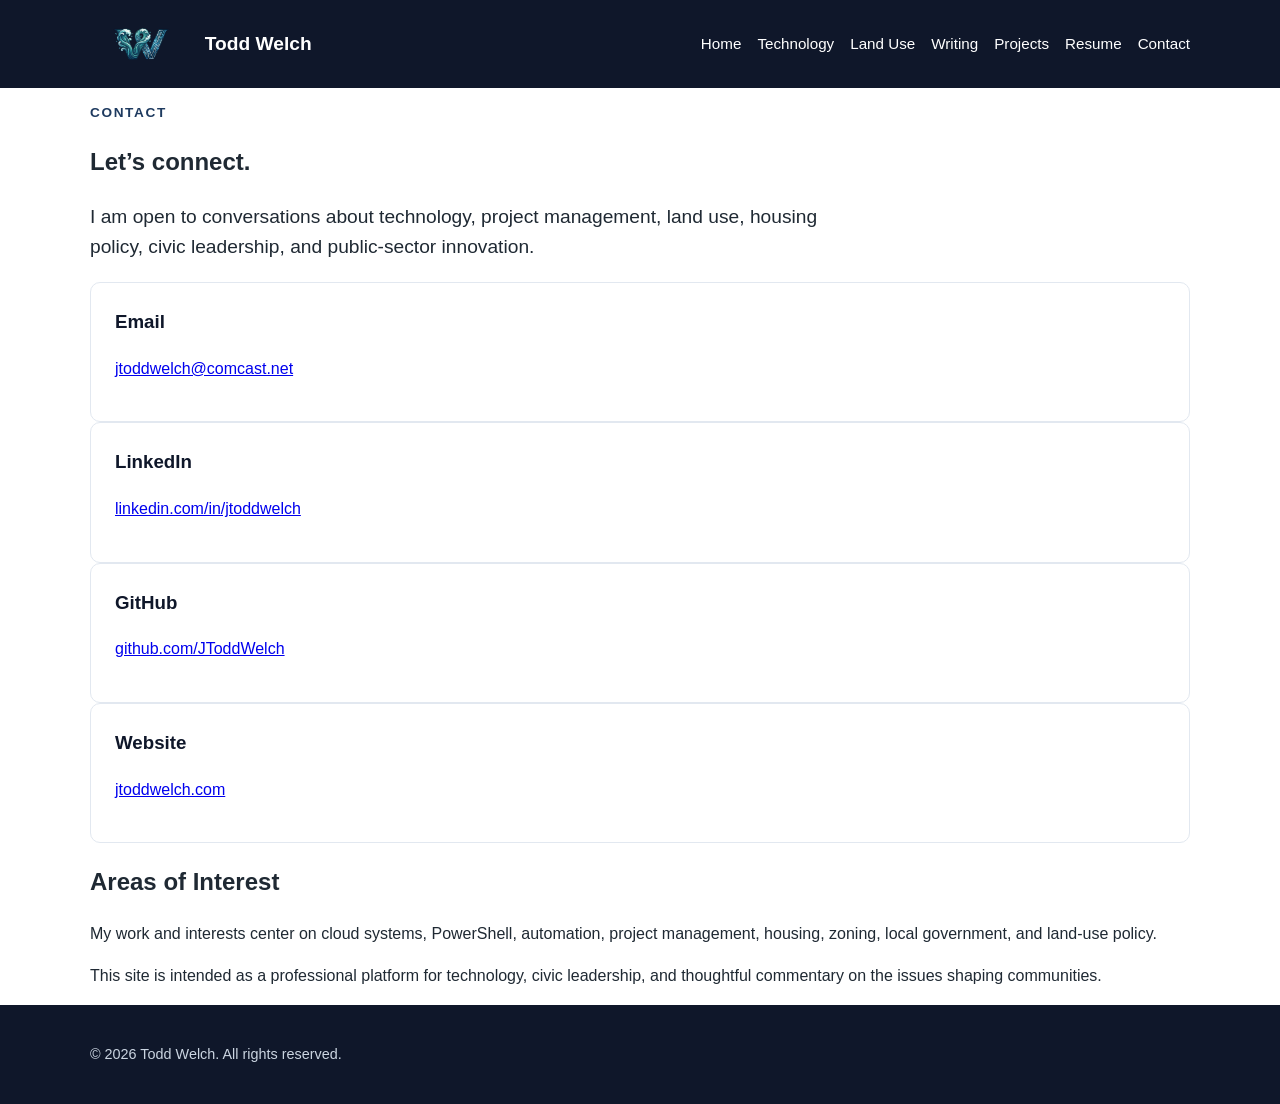
==== contact.html @ eeb5e15b "Build new personal website" ====
<!DOCTYPE html>
<html lang="en">
<head>
  <meta charset="UTF-8" />
  <meta name="viewport" content="width=device-width, initial-scale=1.0" />
  <title>Contact | Todd Welch</title>
  <link rel="stylesheet" href="assets/css/style.css" />
</head>
<body>

  <header class="site-header">
    <div class="container nav-container">
      <a class="brand" href="index.html">
        <img src="assets/images/welch-logo.png" alt="Todd Welch logo" class="brand-logo" />
        <span>Todd Welch</span>
      </a>
      <nav>
        <a href="index.html">Home</a>
        <a href="technology.html">Technology</a>
        <a href="land-use.html">Land Use</a>
        <a href="writing.html">Writing</a>
        <a href="projects.html">Projects</a>
        <a href="resume.html">Resume</a>
        <a href="contact.html">Contact</a>
      </nav>
    </div>
  </header>

  <main>
    <section class="page-hero">
      <div class="container">
        <p class="eyebrow">Contact</p>
        <h2>Let’s connect.</h2>
        <p class="hero-text">
          I am open to conversations about technology, project management, land use, housing policy, civic leadership, and public-sector innovation.
        </p>
      </div>
    </section>

    <section class="content-section">
      <div class="container">
        <div class="contact-grid">
          <div class="card">
            <h3>Email</h3>
            <p><a class="text-link" href="mailto:jtoddwelch@comcast.net">jtoddwelch@comcast.net</a></p>
          </div>

          <div class="card">
            <h3>LinkedIn</h3>
            <p><a class="text-link" href="https://www.linkedin.com/in/jtoddwelch" target="_blank">linkedin.com/in/jtoddwelch</a></p>
          </div>

          <div class="card">
            <h3>GitHub</h3>
            <p><a class="text-link" href="https://github.com/JToddWelch" target="_blank">github.com/JToddWelch</a></p>
          </div>

          <div class="card">
            <h3>Website</h3>
            <p><a class="text-link" href="https://jtoddwelch.com" target="_blank">jtoddwelch.com</a></p>
          </div>
        </div>

        <div class="text-block">
          <h2>Areas of Interest</h2>
          <p>
            My work and interests center on cloud systems, PowerShell, automation, project management, housing, zoning, local government, and land-use policy.
          </p>
          <p>
            This site is intended as a professional platform for technology, civic leadership, and thoughtful commentary on the issues shaping communities.
          </p>
        </div>
      </div>
    </section>
  </main>

  <footer class="site-footer">
    <div class="container">
      <p>&copy; 2026 Todd Welch. All rights reserved.</p>
    </div>
  </footer>

</body>
</html>
---- assets/css/style.css ----
* {
  box-sizing: border-box;
}

body {
  margin: 0;
  font-family: Arial, Helvetica, sans-serif;
  color: #1f2933;
  background: #ffffff;
  line-height: 1.6;
}

.container {
  width: min(1100px, 92%);
  margin: 0 auto;
}

.site-header {
  background: #0f172a;
  color: #ffffff;
  padding: 1rem 0;
}

.nav-container {
  display: flex;
  align-items: center;
  justify-content: space-between;
  gap: 1rem;
}

.logo {
  font-size: 1.4rem;
  margin: 0;
}

.brand {
  display: flex;
  align-items: center;
  gap: 0.75rem;
  color: #ffffff;
  text-decoration: none;
  font-weight: bold;
  font-size: 1.2rem;
}

.brand-logo {
  height: 56px;
  width: auto;
  display: block;
}

nav {
  display: flex;
  flex-wrap: wrap;
  gap: 1rem;
}

nav a {
  color: #ffffff;
  text-decoration: none;
  font-size: 0.95rem;
}

nav a:hover {
  text-decoration: underline;
}

.hero {
  background: linear-gradient(135deg, #0f172a, #1e3a5f);
  color: #ffffff;
  padding: 5rem 0;
}

.eyebrow {
  text-transform: uppercase;
  letter-spacing: 0.12em;
  font-size: 0.85rem;
  color: #1e3a5f;
  font-weight: 700;
}

.hero h2 {
  font-size: clamp(2.4rem, 5vw, 4.5rem);
  line-height: 1.1;
  max-width: 850px;
  margin: 0.5rem 0 1rem;
}

.hero-text {
  max-width: 760px;
  font-size: 1.2rem;
}

.hero-buttons {
  display: flex;
  flex-wrap: wrap;
  gap: 1rem;
  margin-top: 2rem;
}

.button {
  display: inline-block;
  padding: 0.85rem 1.2rem;
  border-radius: 6px;
  text-decoration: none;
  font-weight: bold;
}

.button.primary {
  background: #ffffff;
  color: #0f172a;
}

.button.secondary {
  border: 1px solid #ffffff;
  color: #ffffff;
}

.focus-section {
  padding: 4rem 0;
  background: #f8fafc;
}

.grid {
  display: grid;
  grid-template-columns: repeat(3, 1fr);
  gap: 1.5rem;
}

.card {
  background: #ffffff;
  padding: 1.5rem;
  border: 1px solid #e2e8f0;
  border-radius: 10px;
}

.card h3 {
  margin-top: 0;
  color: #0f172a;
}

.about-preview {
  padding: 4rem 0;
}

.about-preview h2 {
  color: #0f172a;
  font-size: 2rem;
}

.site-footer {
  background: #0f172a;
  color: #cbd5e1;
  padding: 1.5rem 0;
  font-size: 0.9rem;
}

@media (max-width: 800px) {
  .nav-container {
    align-items: flex-start;
    flex-direction: column;
  }

  .grid {
    grid-template-columns: 1fr;
  }

  .hero {
    padding: 3.5rem 0;
  }

  .page-hero {
  background: linear-gradient(135deg, #0f172a, #1e3a5f);
  color: #ffffff;
  padding: 4rem 0;
}

.page-hero h2 {
  font-size: clamp(2rem, 4vw, 3.5rem);
  line-height: 1.15;
  max-width: 850px;
  margin: 0.5rem 0 1rem;
}

.content-section {
  padding: 4rem 0;
  background: #ffffff;
}

.content-section h2 {
  color: #0f172a;
  font-size: 2rem;
  margin-bottom: 1.5rem;
}

.text-block {
  max-width: 850px;
  margin-top: 3rem;
}

.text-block p {
  font-size: 1.05rem;
}

.article-list {
  display: grid;
  gap: 1rem;
  margin-top: 1.5rem;
}

.article-card {
  border: 1px solid #e2e8f0;
  border-left: 5px solid #1e3a5f;
  border-radius: 10px;
  padding: 1.25rem;
  background: #ffffff;
}

.article-card h3 {
  margin-top: 0;
  color: #0f172a;
}

.article-meta {
  font-size: 0.9rem;
  font-weight: 700;
  color: #1e3a5f;
}

.text-link {
  color: #1e3a5f;
  font-weight: 700;
  text-decoration: none;
}

.text-link:hover {
  text-decoration: underline;
}

.publication-note {
  font-size: 0.9rem;
  color: #64748b;
  margin-top: 0.5rem;
}

.contact-grid {
  display: grid;
  grid-template-columns: repeat(2, 1fr);
  gap: 1.5rem;
}

.contact-grid .card p {
  margin-bottom: 0;
}

@media (max-width: 800px) {
  .contact-grid {
    grid-template-columns: 1fr;
  }
}
}
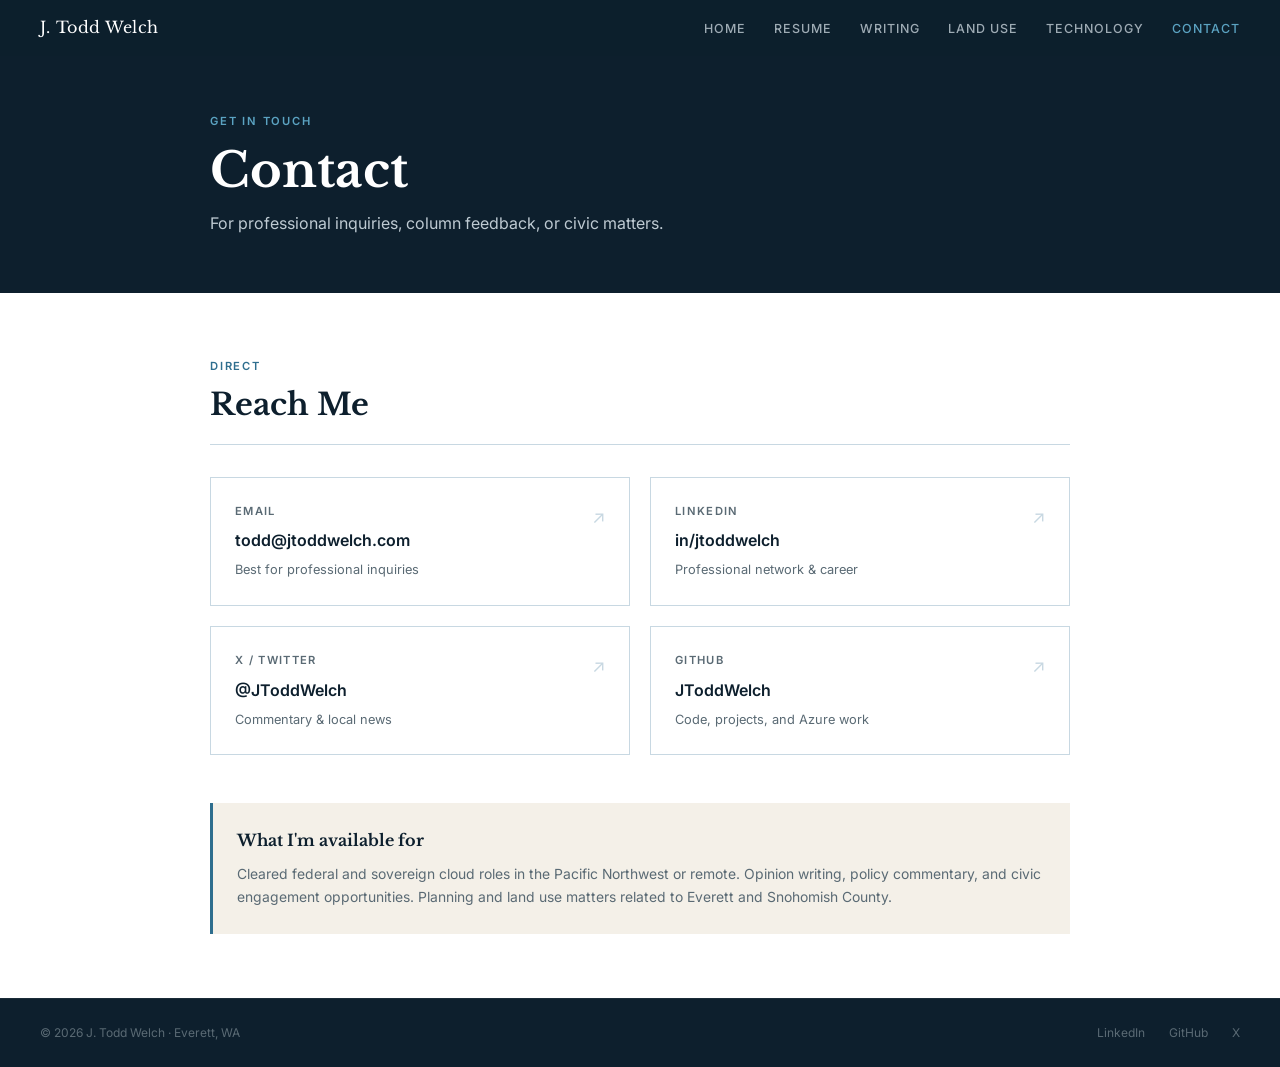
==== commit e394609a: "rebuild site - new design and structure" ====
--- a/contact.html
+++ b/contact.html
@@ -1,84 +1,170 @@
 <!DOCTYPE html>
 <html lang="en">
 <head>
-  <meta charset="UTF-8" />
-  <meta name="viewport" content="width=device-width, initial-scale=1.0" />
-  <title>Contact | Todd Welch</title>
-  <link rel="stylesheet" href="assets/css/style.css" />
+<meta charset="UTF-8">
+<meta name="viewport" content="width=device-width, initial-scale=1.0">
+<title>Contact — J. Todd Welch</title>
+<meta name="description" content="Get in touch with J. Todd Welch — cloud engineer, columnist, and Everett planning commissioner.">
+<link rel="preconnect" href="https://fonts.googleapis.com">
+<link rel="preconnect" href="https://fonts.gstatic.com" crossorigin>
+<link href="https://fonts.googleapis.com/css2?family=Libre+Baskerville:ital,wght@0,400;0,700;1,400&family=Inter:wght@400;500;600&display=swap" rel="stylesheet">
+<link rel="stylesheet" href="style.css">
+<style>
+  .contact-block {
+    display: grid;
+    grid-template-columns: 1fr 1fr;
+    gap: 1.25rem;
+    margin-top: 2rem;
+  }
+
+  .contact-card {
+    border: 1px solid var(--rule);
+    padding: 1.5rem;
+    text-decoration: none;
+    display: block;
+    color: inherit;
+    transition: border-color 0.2s, box-shadow 0.2s;
+  }
+
+  .contact-card:hover {
+    border-color: var(--tide);
+    box-shadow: 0 4px 16px rgba(13,31,45,0.07);
+  }
+
+  .contact-card-label {
+    font-size: 0.7rem;
+    font-weight: 600;
+    letter-spacing: 0.12em;
+    text-transform: uppercase;
+    color: var(--muted);
+    margin-bottom: 0.4rem;
+  }
+
+  .contact-card-value {
+    font-size: 1rem;
+    font-weight: 600;
+    color: var(--navy);
+    margin-bottom: 0.3rem;
+  }
+
+  .contact-card-note {
+    font-size: 0.8rem;
+    color: var(--muted);
+  }
+
+  .contact-card .arrow {
+    float: right;
+    color: var(--rule);
+    font-size: 1.1rem;
+    transition: color 0.2s;
+  }
+
+  .contact-card:hover .arrow { color: var(--tide); }
+
+  .context-note {
+    margin-top: 3rem;
+    padding: 1.5rem;
+    background: var(--sand);
+    border-left: 3px solid var(--tide);
+  }
+
+  .context-note h3 {
+    font-family: 'Libre Baskerville', serif;
+    font-size: 1rem;
+    color: var(--navy);
+    margin-bottom: 0.5rem;
+  }
+
+  .context-note p {
+    font-size: 0.87rem;
+    color: var(--muted);
+    line-height: 1.7;
+  }
+
+  @media (max-width: 640px) {
+    .contact-block { grid-template-columns: 1fr; }
+  }
+</style>
 </head>
 <body>
 
-  <header class="site-header">
-    <div class="container nav-container">
-      <a class="brand" href="index.html">
-        <img src="assets/images/welch-logo.png" alt="Todd Welch logo" class="brand-logo" />
-        <span>Todd Welch</span>
+<nav>
+  <a href="index.html" class="nav-brand">J. Todd Welch</a>
+  <ul class="nav-links">
+    <li><a href="index.html">Home</a></li>
+    <li><a href="resume.html">Resume</a></li>
+    <li><a href="writing.html">Writing</a></li>
+    <li><a href="land-use.html">Land Use</a></li>
+    <li><a href="technology.html">Technology</a></li>
+    <li><a href="contact.html" class="active">Contact</a></li>
+  </ul>
+</nav>
+
+<div class="page-header">
+  <div class="page-header-inner">
+    <p class="page-eyebrow">Get in Touch</p>
+    <h1 class="page-title">Contact</h1>
+    <p class="page-subtitle">For professional inquiries, column feedback, or civic matters.</p>
+  </div>
+</div>
+
+<section>
+  <div class="section-inner">
+
+    <p class="section-label">Direct</p>
+    <h2 class="section-title">Reach Me</h2>
+    <hr class="rule">
+
+    <div class="contact-block">
+
+      <a href="mailto:todd@jtoddwelch.com" class="contact-card">
+        <span class="arrow">↗</span>
+        <div class="contact-card-label">Email</div>
+        <div class="contact-card-value">todd@jtoddwelch.com</div>
+        <div class="contact-card-note">Best for professional inquiries</div>
       </a>
-      <nav>
-        <a href="index.html">Home</a>
-        <a href="technology.html">Technology</a>
-        <a href="land-use.html">Land Use</a>
-        <a href="writing.html">Writing</a>
-        <a href="projects.html">Projects</a>
-        <a href="resume.html">Resume</a>
-        <a href="contact.html">Contact</a>
-      </nav>
+
+      <a href="https://linkedin.com/in/jtoddwelch" target="_blank" rel="noopener" class="contact-card">
+        <span class="arrow">↗</span>
+        <div class="contact-card-label">LinkedIn</div>
+        <div class="contact-card-value">in/jtoddwelch</div>
+        <div class="contact-card-note">Professional network & career</div>
+      </a>
+
+      <a href="https://x.com/JToddWelch" target="_blank" rel="noopener" class="contact-card">
+        <span class="arrow">↗</span>
+        <div class="contact-card-label">X / Twitter</div>
+        <div class="contact-card-value">@JToddWelch</div>
+        <div class="contact-card-note">Commentary & local news</div>
+      </a>
+
+      <a href="https://github.com/JToddWelch" target="_blank" rel="noopener" class="contact-card">
+        <span class="arrow">↗</span>
+        <div class="contact-card-label">GitHub</div>
+        <div class="contact-card-value">JToddWelch</div>
+        <div class="contact-card-note">Code, projects, and Azure work</div>
+      </a>
+
     </div>
-  </header>
 
-  <main>
-    <section class="page-hero">
-      <div class="container">
-        <p class="eyebrow">Contact</p>
-        <h2>Let’s connect.</h2>
-        <p class="hero-text">
-          I am open to conversations about technology, project management, land use, housing policy, civic leadership, and public-sector innovation.
-        </p>
-      </div>
-    </section>
+    <div class="context-note">
+      <h3>What I'm available for</h3>
+      <p>
+        Cleared federal and sovereign cloud roles in the Pacific Northwest or remote. Opinion writing, policy commentary, and civic engagement opportunities. Planning and land use matters related to Everett and Snohomish County.
+      </p>
+    </div>
 
-    <section class="content-section">
-      <div class="container">
-        <div class="contact-grid">
-          <div class="card">
-            <h3>Email</h3>
-            <p><a class="text-link" href="mailto:jtoddwelch@comcast.net">jtoddwelch@comcast.net</a></p>
-          </div>
+  </div>
+</section>
 
-          <div class="card">
-            <h3>LinkedIn</h3>
-            <p><a class="text-link" href="https://www.linkedin.com/in/jtoddwelch" target="_blank">linkedin.com/in/jtoddwelch</a></p>
-          </div>
-
-          <div class="card">
-            <h3>GitHub</h3>
-            <p><a class="text-link" href="https://github.com/JToddWelch" target="_blank">github.com/JToddWelch</a></p>
-          </div>
-
-          <div class="card">
-            <h3>Website</h3>
-            <p><a class="text-link" href="https://jtoddwelch.com" target="_blank">jtoddwelch.com</a></p>
-          </div>
-        </div>
-
-        <div class="text-block">
-          <h2>Areas of Interest</h2>
-          <p>
-            My work and interests center on cloud systems, PowerShell, automation, project management, housing, zoning, local government, and land-use policy.
-          </p>
-          <p>
-            This site is intended as a professional platform for technology, civic leadership, and thoughtful commentary on the issues shaping communities.
-          </p>
-        </div>
-      </div>
-    </section>
-  </main>
-
-  <footer class="site-footer">
-    <div class="container">
-      <p>&copy; 2026 Todd Welch. All rights reserved.</p>
-    </div>
-  </footer>
+<footer>
+  <p>© 2026 J. Todd Welch · Everett, WA</p>
+  <div class="footer-links">
+    <a href="https://linkedin.com/in/jtoddwelch" target="_blank" rel="noopener">LinkedIn</a>
+    <a href="https://github.com/JToddWelch" target="_blank" rel="noopener">GitHub</a>
+    <a href="https://x.com/JToddWelch" target="_blank" rel="noopener">X</a>
+  </div>
+</footer>
 
 </body>
-</html>+</html>
--- a/style.css
+++ b/style.css
@@ -0,0 +1,329 @@
+/* ============================================
+   J. Todd Welch — shared stylesheet
+   ============================================ */
+
+*, *::before, *::after { box-sizing: border-box; margin: 0; padding: 0; }
+
+:root {
+  --navy:  #0d1f2d;
+  --steel: #1e3a4f;
+  --tide:  #2e6e8e;
+  --sky:   #5ba3c2;
+  --fog:   #dde8ef;
+  --sand:  #f4f0e8;
+  --ink:   #1a1a1a;
+  --muted: #5a6a74;
+  --rule:  #c8d8e2;
+  --white: #ffffff;
+}
+
+html { scroll-behavior: smooth; }
+
+body {
+  font-family: 'Inter', sans-serif;
+  background: #fff;
+  color: var(--ink);
+  font-size: 16px;
+  line-height: 1.7;
+}
+
+/* ---- NAV ---- */
+nav {
+  position: fixed;
+  top: 0; left: 0; right: 0;
+  z-index: 100;
+  background: rgba(13,31,45,0.97);
+  backdrop-filter: blur(8px);
+  display: flex;
+  justify-content: space-between;
+  align-items: center;
+  padding: 0 2.5rem;
+  height: 56px;
+}
+
+.nav-brand {
+  font-family: 'Libre Baskerville', serif;
+  color: #fff;
+  font-size: 1rem;
+  font-weight: 400;
+  letter-spacing: 0.02em;
+  text-decoration: none;
+}
+
+.nav-links {
+  display: flex;
+  gap: 1.75rem;
+  list-style: none;
+}
+
+.nav-links a {
+  color: var(--fog);
+  text-decoration: none;
+  font-size: 0.78rem;
+  font-weight: 500;
+  letter-spacing: 0.08em;
+  text-transform: uppercase;
+  opacity: 0.7;
+  transition: opacity 0.2s;
+}
+
+.nav-links a:hover,
+.nav-links a.active { opacity: 1; color: var(--sky); }
+
+/* ---- PAGE HEADER ---- */
+.page-header {
+  background: var(--navy);
+  padding: 7rem 2.5rem 3.5rem;
+}
+
+.page-header-inner {
+  max-width: 860px;
+  margin: 0 auto;
+}
+
+.page-eyebrow {
+  font-size: 0.7rem;
+  font-weight: 600;
+  letter-spacing: 0.16em;
+  text-transform: uppercase;
+  color: var(--sky);
+  margin-bottom: 0.75rem;
+}
+
+.page-title {
+  font-family: 'Libre Baskerville', serif;
+  font-size: clamp(2rem, 4vw, 3rem);
+  color: #fff;
+  line-height: 1.15;
+  font-weight: 700;
+}
+
+.page-subtitle {
+  margin-top: 0.75rem;
+  font-size: 1rem;
+  color: var(--fog);
+  opacity: 0.85;
+  max-width: 560px;
+}
+
+/* ---- SECTIONS ---- */
+section {
+  padding: 4rem 2.5rem;
+}
+
+.section-inner {
+  max-width: 860px;
+  margin: 0 auto;
+}
+
+.section-label {
+  font-size: 0.7rem;
+  font-weight: 600;
+  letter-spacing: 0.16em;
+  text-transform: uppercase;
+  color: var(--tide);
+  margin-bottom: 0.6rem;
+}
+
+.section-title {
+  font-family: 'Libre Baskerville', serif;
+  font-size: clamp(1.4rem, 2.5vw, 1.9rem);
+  color: var(--navy);
+  font-weight: 700;
+  margin-bottom: 0.5rem;
+  line-height: 1.25;
+}
+
+hr.rule {
+  border: none;
+  border-top: 1px solid var(--rule);
+  margin: 1.25rem 0 2rem;
+}
+
+/* ---- TIMELINE ---- */
+.timeline { display: flex; flex-direction: column; }
+
+.tl-item {
+  display: grid;
+  grid-template-columns: 110px 1px 1fr;
+  gap: 0 1.75rem;
+  padding: 1.75rem 0;
+  border-bottom: 1px solid var(--rule);
+}
+
+.tl-item:last-child { border-bottom: none; }
+
+.tl-date {
+  font-size: 0.72rem;
+  font-weight: 600;
+  color: var(--muted);
+  letter-spacing: 0.05em;
+  text-align: right;
+  padding-top: 0.2rem;
+}
+
+.tl-line {
+  background: var(--rule);
+  position: relative;
+}
+
+.tl-line::before {
+  content: '';
+  position: absolute;
+  top: 0.3rem;
+  left: 50%;
+  transform: translateX(-50%);
+  width: 8px; height: 8px;
+  border-radius: 50%;
+  background: var(--tide);
+}
+
+.tl-title {
+  font-weight: 600;
+  font-size: 0.95rem;
+  color: var(--navy);
+  margin-bottom: 0.15rem;
+}
+
+.tl-org {
+  font-size: 0.8rem;
+  color: var(--tide);
+  font-weight: 500;
+  margin-bottom: 0.4rem;
+}
+
+.tl-desc {
+  font-size: 0.87rem;
+  color: var(--muted);
+  line-height: 1.65;
+}
+
+/* ---- CARDS ---- */
+.card-grid {
+  display: grid;
+  grid-template-columns: repeat(auto-fill, minmax(260px, 1fr));
+  gap: 1.25rem;
+}
+
+.card {
+  border: 1px solid var(--rule);
+  border-top: 3px solid var(--tide);
+  padding: 1.5rem;
+  border-radius: 0 0 2px 2px;
+  text-decoration: none;
+  display: block;
+  color: inherit;
+  transition: border-top-color 0.2s, box-shadow 0.2s;
+}
+
+.card:hover {
+  border-top-color: var(--sky);
+  box-shadow: 0 4px 18px rgba(13,31,45,0.09);
+}
+
+.card-date {
+  font-size: 0.68rem;
+  font-weight: 600;
+  letter-spacing: 0.1em;
+  text-transform: uppercase;
+  color: var(--muted);
+  margin-bottom: 0.45rem;
+}
+
+.card-title {
+  font-family: 'Libre Baskerville', serif;
+  font-size: 0.97rem;
+  color: var(--navy);
+  line-height: 1.4;
+  margin-bottom: 0.45rem;
+}
+
+.card-excerpt {
+  font-size: 0.82rem;
+  color: var(--muted);
+  line-height: 1.6;
+}
+
+/* ---- SKILL BADGES ---- */
+.badge-group {
+  display: flex;
+  flex-wrap: wrap;
+  gap: 0.5rem;
+}
+
+.badge {
+  background: var(--fog);
+  color: var(--steel);
+  font-size: 0.75rem;
+  font-weight: 600;
+  padding: 0.3rem 0.75rem;
+  border-radius: 2px;
+  letter-spacing: 0.04em;
+}
+
+.badge.accent {
+  background: rgba(46,110,142,0.12);
+  color: var(--tide);
+  border: 1px solid rgba(46,110,142,0.25);
+}
+
+/* ---- BUTTONS ---- */
+.btn {
+  display: inline-block;
+  text-decoration: none;
+  font-size: 0.83rem;
+  font-weight: 600;
+  letter-spacing: 0.05em;
+  padding: 0.7rem 1.6rem;
+  border-radius: 2px;
+  transition: background 0.2s, color 0.2s, border-color 0.2s;
+}
+
+.btn-primary { background: var(--tide); color: #fff; }
+.btn-primary:hover { background: var(--sky); }
+
+.btn-ghost {
+  border: 1px solid var(--rule);
+  color: var(--muted);
+}
+.btn-ghost:hover { border-color: var(--tide); color: var(--tide); }
+
+/* ---- FOOTER ---- */
+footer {
+  background: var(--navy);
+  border-top: 1px solid rgba(255,255,255,0.06);
+  padding: 1.5rem 2.5rem;
+  display: flex;
+  justify-content: space-between;
+  align-items: center;
+  flex-wrap: wrap;
+  gap: 1rem;
+}
+
+footer p { font-size: 0.75rem; color: var(--muted); }
+
+.footer-links { display: flex; gap: 1.5rem; }
+
+.footer-links a {
+  color: var(--muted);
+  text-decoration: none;
+  font-size: 0.75rem;
+  transition: color 0.2s;
+}
+
+.footer-links a:hover { color: var(--sky); }
+
+/* ---- RESPONSIVE ---- */
+@media (max-width: 640px) {
+  nav { padding: 0 1.25rem; }
+  .nav-links { gap: 1rem; }
+  .nav-links a { font-size: 0.68rem; }
+  .page-header { padding: 6rem 1.25rem 2.5rem; }
+  section { padding: 3rem 1.25rem; }
+  .tl-item { grid-template-columns: 72px 1px 1fr; gap: 0 0.9rem; }
+  footer { flex-direction: column; align-items: flex-start; }
+}
+
+@media (prefers-reduced-motion: reduce) {
+  * { transition: none !important; scroll-behavior: auto !important; }
+}
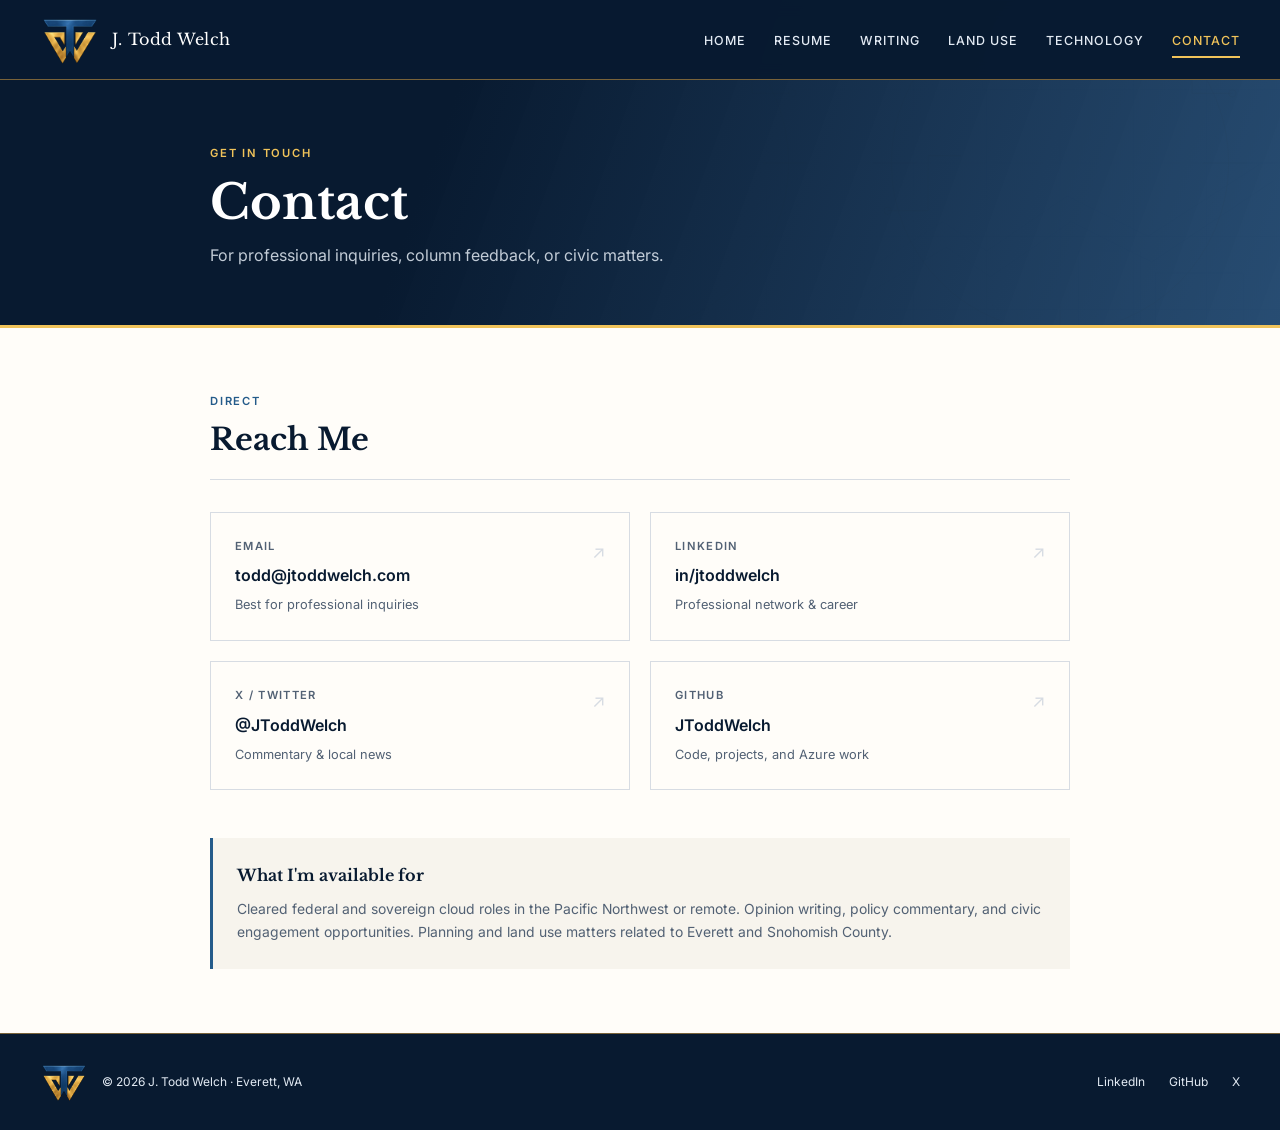
==== commit dcea8d83: "Add blue-and-gold monogram identity with navigation and planning motifs" ====
--- a/contact.html
+++ b/contact.html
@@ -85,11 +85,13 @@
     .contact-block { grid-template-columns: 1fr; }
   }
 </style>
+<link rel="icon" type="image/png" href="assets/images/monogram.png">
+<link rel="stylesheet" href="brand.css">
 </head>
 <body>
 
 <nav>
-  <a href="index.html" class="nav-brand">J. Todd Welch</a>
+  <a href="index.html" class="nav-brand"><img class="brand-logo" src="assets/images/monogram.png" alt="" width="60" height="60"><span>J. Todd Welch</span></a>
   <ul class="nav-links">
     <li><a href="index.html">Home</a></li>
     <li><a href="resume.html">Resume</a></li>
@@ -158,7 +160,7 @@
 </section>
 
 <footer>
-  <p>© 2026 J. Todd Welch · Everett, WA</p>
+  <div class="footer-brand"><img src="assets/images/monogram.png" alt="" width="48" height="48" loading="lazy"><p>© 2026 J. Todd Welch · Everett, WA</p></div>
   <div class="footer-links">
     <a href="https://linkedin.com/in/jtoddwelch" target="_blank" rel="noopener">LinkedIn</a>
     <a href="https://github.com/JToddWelch" target="_blank" rel="noopener">GitHub</a>
--- a/brand.css
+++ b/brand.css
@@ -0,0 +1,52 @@
+
+/* Blue and gold monogram identity */
+:root {
+ --navy:#081a30; --steel:#173f68; --tide:#245b8a; --sky:#f0c35a;
+ --fog:#e2eaf3; --sand:#f7f4ed; --ink:#172638; --muted:#526174;
+ --rule:#d7dce3; --gold:#f0c35a;
+}
+body { background:#fffdf9; }
+nav { height:80px; background:rgba(8,26,48,.98); border-bottom:1px solid #786239; }
+.nav-brand { display:flex; align-items:center; gap:12px; flex-shrink:0; }
+.brand-logo { width:60px; height:60px; object-fit:contain; }
+.nav-links a { opacity:1; }
+.nav-links a.active { border-bottom:2px solid var(--gold); padding-bottom:8px; }
+.page-header { padding-top:9rem; background:linear-gradient(110deg,var(--navy),var(--steel)); border-bottom:3px solid var(--gold); }
+.btn-primary { background:var(--gold); color:var(--navy); border:1px solid var(--gold); }
+.btn-primary:hover { background:#ffda7a; color:var(--navy); }
+.hero .btn-ghost { color:var(--fog); border-color:#8394a9; }
+.hero .btn-ghost:hover { color:var(--gold); border-color:var(--gold); }
+.hero .tag { color:var(--fog); background:rgba(240,195,90,.07); border-color:rgba(240,195,90,.35); }
+.hero .hero-inner { max-width:1120px; display:grid; grid-template-columns:minmax(0,1.45fr) minmax(0,1fr); gap:3rem; align-items:center; }
+.hero-copy { min-width:0; }
+.hero .hero-monogram { width:100%; max-width:400px; height:auto; justify-self:center; }
+.hero h1 { font-size:clamp(2.8rem,5vw,4.6rem); }
+.hero { border-bottom:3px solid var(--gold); }
+.pillar, .card { border-color:var(--rule); border-top:3px solid var(--gold); }
+.pillar { border-left:0; }
+footer { border-top:1px solid #786239; }
+.footer-brand { display:flex; gap:14px; align-items:center; }
+.footer-brand img { width:48px; height:48px; object-fit:contain; }
+footer p, .footer-links a { color:var(--fog); }
+a:focus-visible { outline:3px solid #b98621; outline-offset:5px; }
+@media(max-width:900px) {
+ nav { height:auto; min-height:112px; flex-direction:column; justify-content:center; gap:5px; padding:8px 16px; }
+ .brand-logo { width:45px; height:45px; }
+ .nav-links { gap:clamp(.55rem,2.5vw,1.5rem); flex-wrap:wrap; justify-content:center; }
+ .nav-links a { font-size:.65rem; }
+ .nav-links a.active { padding-bottom:3px; }
+ .page-header { padding-top:10rem; }
+ .hero { padding-top:10rem; }
+ .hero .hero-inner { grid-template-columns:1fr; gap:2rem; }
+ .hero .hero-monogram { width:200px; grid-row:1; }
+ .hero h1 { font-size:clamp(2.6rem,8vw,4rem); }
+}
+@media(max-width:400px) { .nav-links { column-gap:.65rem; } .nav-links a { font-size:.59rem; } }
+
+/* Bearings, connected systems, and parcel lines */
+.hero .brand-illustration { position:relative; display:grid; place-items:center; aspect-ratio:1; width:100%; max-width:460px; justify-self:center; background:url("assets/images/navigation-grid.svg") center/contain no-repeat; }
+.hero .brand-illustration .hero-monogram { width:78%; max-width:none; grid-row:auto; }
+.brand-caption { position:absolute; bottom:-24px; width:100%; text-align:center; font-size:.63rem; letter-spacing:.16em; text-transform:uppercase; color:var(--gold); }
+.page-header { background-image:linear-gradient(110deg,#081a30 35%,#173f68ed),url("assets/images/navigation-grid.svg"); background-position:center,right center; background-size:auto,440px; }
+.hero .hero-eyebrow { max-width:34rem; line-height:1.8; }
+@media(max-width:900px) { .hero .brand-illustration { width:240px; grid-row:1; margin-bottom:1.5rem; } .brand-caption { font-size:.52rem; } }
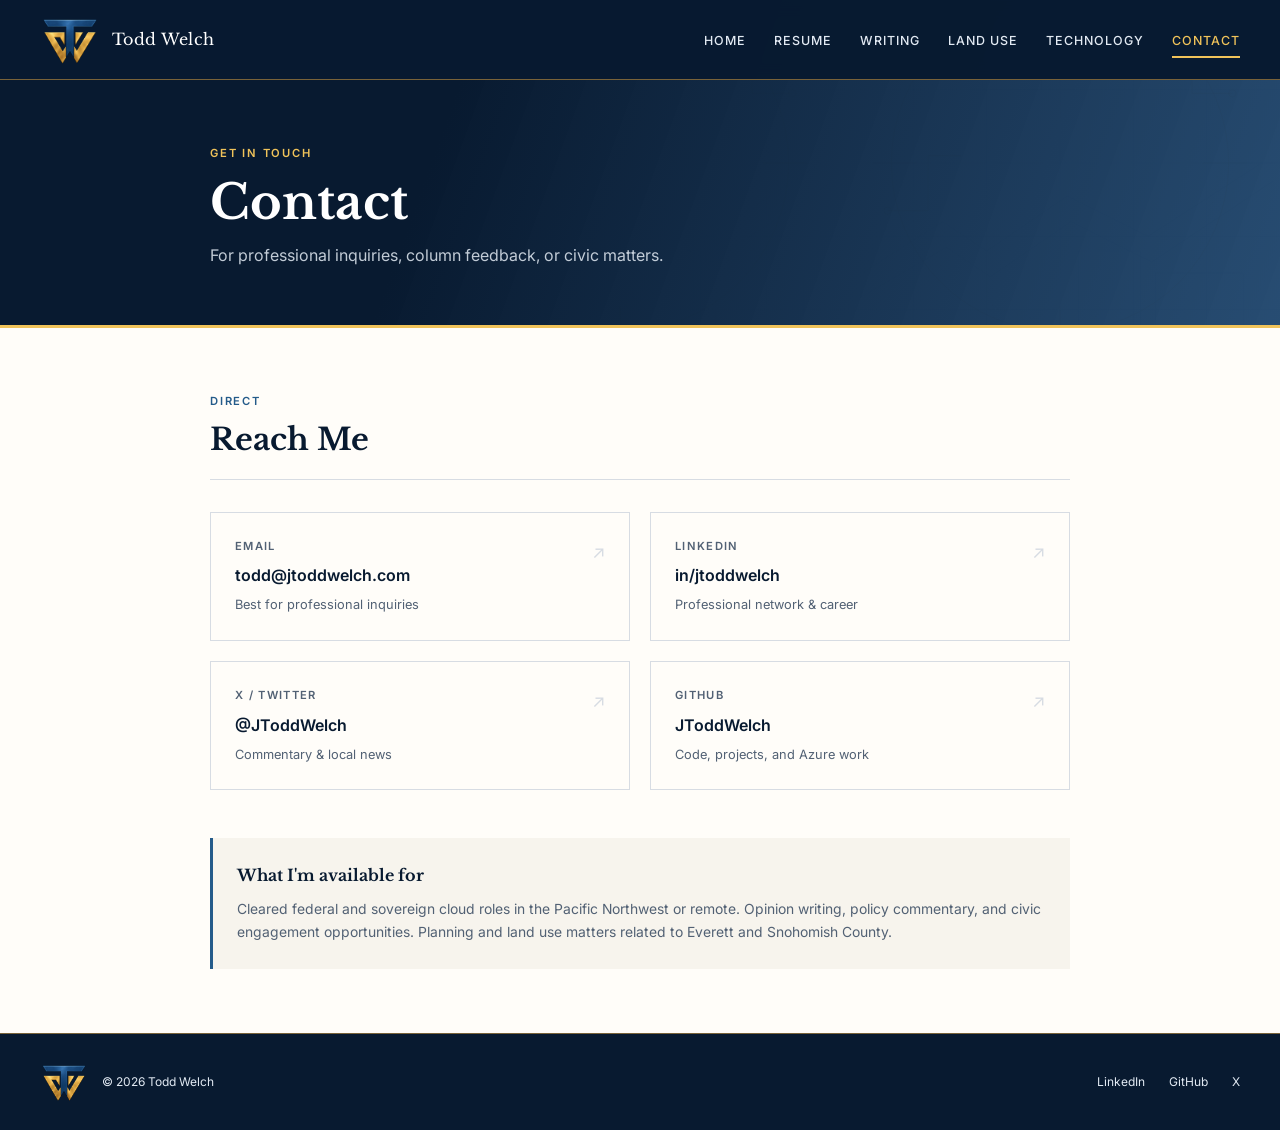
==== commit 4f083ac5: "Use Todd Welch branding and remove location from masthead and footers" ====
--- a/contact.html
+++ b/contact.html
@@ -3,8 +3,8 @@
 <head>
 <meta charset="UTF-8">
 <meta name="viewport" content="width=device-width, initial-scale=1.0">
-<title>Contact — J. Todd Welch</title>
-<meta name="description" content="Get in touch with J. Todd Welch — cloud engineer, columnist, and Everett planning commissioner.">
+<title>Contact — Todd Welch</title>
+<meta name="description" content="Get in touch with Todd Welch — cloud engineer, columnist, and Everett planning commissioner.">
 <link rel="preconnect" href="https://fonts.googleapis.com">
 <link rel="preconnect" href="https://fonts.gstatic.com" crossorigin>
 <link href="https://fonts.googleapis.com/css2?family=Libre+Baskerville:ital,wght@0,400;0,700;1,400&family=Inter:wght@400;500;600&display=swap" rel="stylesheet">
@@ -91,7 +91,7 @@
 <body>
 
 <nav>
-  <a href="index.html" class="nav-brand"><img class="brand-logo" src="assets/images/monogram.png" alt="" width="60" height="60"><span>J. Todd Welch</span></a>
+  <a href="index.html" class="nav-brand"><img class="brand-logo" src="assets/images/monogram.png" alt="" width="60" height="60"><span>Todd Welch</span></a>
   <ul class="nav-links">
     <li><a href="index.html">Home</a></li>
     <li><a href="resume.html">Resume</a></li>
@@ -160,7 +160,7 @@
 </section>
 
 <footer>
-  <div class="footer-brand"><img src="assets/images/monogram.png" alt="" width="48" height="48" loading="lazy"><p>© 2026 J. Todd Welch · Everett, WA</p></div>
+  <div class="footer-brand"><img src="assets/images/monogram.png" alt="" width="48" height="48" loading="lazy"><p>© 2026 Todd Welch</p></div>
   <div class="footer-links">
     <a href="https://linkedin.com/in/jtoddwelch" target="_blank" rel="noopener">LinkedIn</a>
     <a href="https://github.com/JToddWelch" target="_blank" rel="noopener">GitHub</a>
